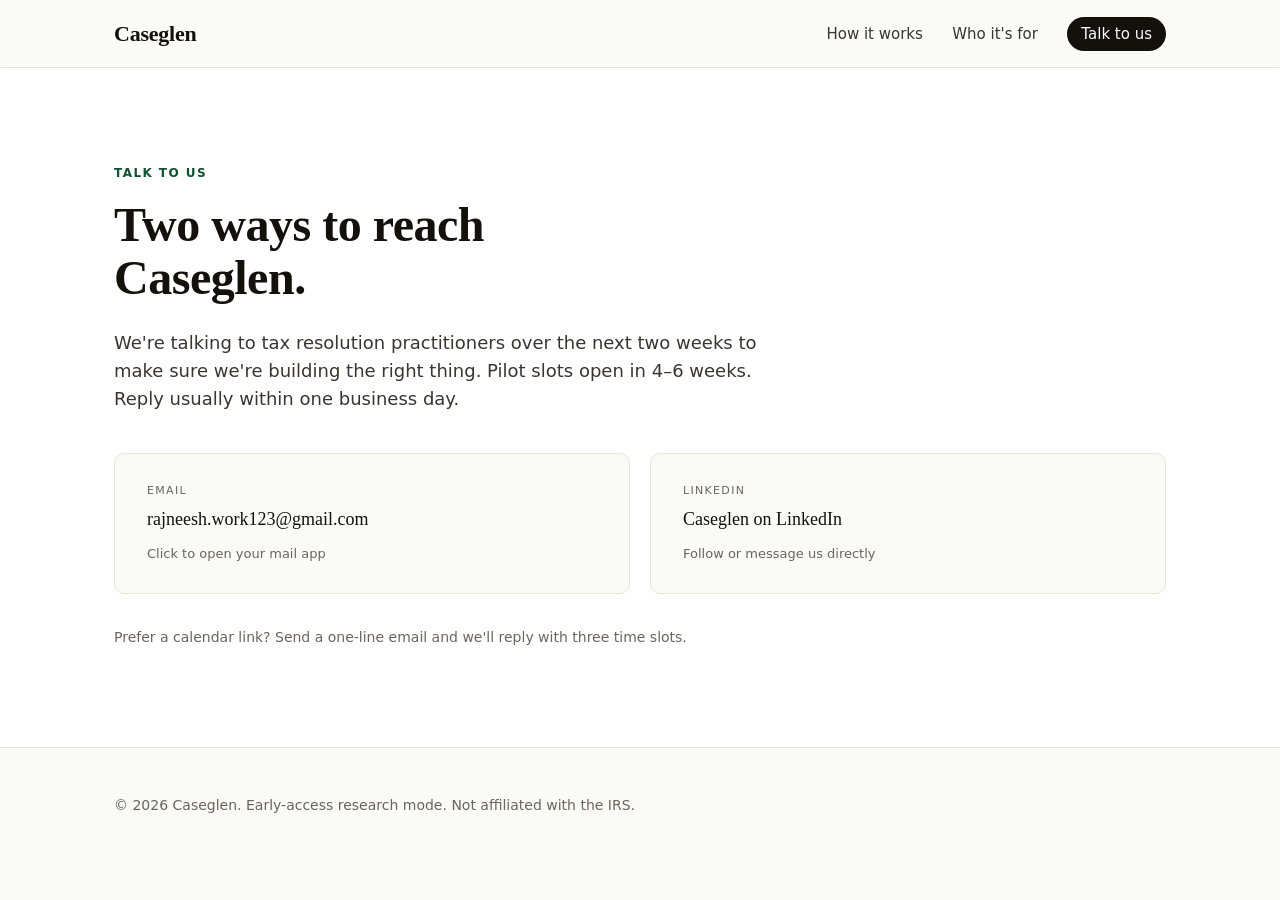
==== contact.html @ 3f89bc8d "first commit" ====
<!DOCTYPE html>
<html lang="en">
<head>
<meta charset="UTF-8" />
<meta name="viewport" content="width=device-width, initial-scale=1.0" />
<title>Contact — Caseglen</title>
<meta name="description" content="Get in touch with Caseglen. Email or LinkedIn — we reply within one business day." />
<link rel="stylesheet" href="styles.css" />
<link rel="icon" href="data:image/svg+xml,%3Csvg xmlns='http://www.w3.org/2000/svg' viewBox='0 0 32 32'%3E%3Crect width='32' height='32' rx='6' fill='%230f5132'/%3E%3Ctext x='16' y='22' font-family='Georgia,serif' font-size='18' fill='%23fafaf7' text-anchor='middle' font-weight='600'%3EC%3C/text%3E%3C/svg%3E">
</head>
<body>

<header class="nav">
  <div class="container nav-inner">
    <a href="index.html" class="brand">Caseglen</a>
    <nav>
      <a href="index.html#how">How it works</a>
      <a href="index.html#who">Who it's for</a>
      <a href="contact.html" class="nav-cta">Talk to us</a>
    </nav>
  </div>
</header>

<section class="contact-page">
  <div class="container">
    <p class="eyebrow">Talk to us</p>
    <h1>Two ways to reach Caseglen.</h1>
    <p class="contact-lede">
      We're talking to tax resolution practitioners over the next two weeks
      to make sure we're building the right thing. Pilot slots open in 4–6 weeks.
      Reply usually within one business day.
    </p>

    <div class="contact-methods contact-methods-large">
      <a class="contact-card" href="mailto:rajneesh.work123@gmail.com?subject=Caseglen%20%E2%80%94%2015-min%20call">
        <span class="contact-label">Email</span>
        <span class="contact-value">rajneesh.work123@gmail.com</span>
        <span class="contact-hint">Click to open your mail app</span>
      </a>
      <a class="contact-card" href="https://www.linkedin.com/company/casebook-labs" target="_blank" rel="noopener">
        <span class="contact-label">LinkedIn</span>
        <span class="contact-value">Caseglen on LinkedIn</span>
        <span class="contact-hint">Follow or message us directly</span>
      </a>
    </div>

    <p class="contact-note">
      Prefer a calendar link? Send a one-line email and we'll reply with three time slots.
    </p>
  </div>
</section>

<footer class="footer">
  <div class="container">
    <p>© <span id="year"></span> Caseglen. Early-access research mode. Not affiliated with the IRS.</p>
  </div>
</footer>

<script>document.getElementById('year').textContent=new Date().getFullYear();</script>
</body>
</html>
---- styles.css ----
:root {
  --bg: #fafaf7;
  --surface: #ffffff;
  --ink: #14110d;
  --ink-2: #3a3530;
  --muted: #6b655d;
  --line: #e8e3d9;
  --accent: #0f5132;
  --accent-2: #b08d57;
  --accent-soft: #ecf3ee;
  --radius: 10px;
  --max: 1100px;
  --font-sans: ui-sans-serif, system-ui, -apple-system, "Segoe UI", Roboto, "Helvetica Neue", Arial, sans-serif;
  --font-serif: ui-serif, Georgia, "Iowan Old Style", "Apple Garamond", Baskerville, "Times New Roman", serif;
}

* { box-sizing: border-box; }

html, body {
  margin: 0;
  padding: 0;
  background: var(--bg);
  color: var(--ink);
  font-family: var(--font-sans);
  font-size: 17px;
  line-height: 1.6;
  -webkit-font-smoothing: antialiased;
}

a { color: var(--accent); text-decoration: none; }
a:hover { text-decoration: underline; }

.container { max-width: var(--max); margin: 0 auto; padding: 0 24px; }

/* Nav */
.nav {
  border-bottom: 1px solid var(--line);
  background: rgba(250, 250, 247, 0.85);
  backdrop-filter: saturate(140%) blur(8px);
  position: sticky;
  top: 0;
  z-index: 10;
}
.nav-inner {
  display: flex;
  align-items: center;
  justify-content: space-between;
  padding-top: 16px;
  padding-bottom: 16px;
}
.brand {
  font-family: var(--font-serif);
  font-size: 22px;
  font-weight: 600;
  color: var(--ink);
  letter-spacing: -0.01em;
}
.brand:hover { text-decoration: none; }
.nav nav a {
  margin-left: 24px;
  color: var(--ink-2);
  font-size: 15px;
}
.nav-cta {
  background: var(--ink);
  color: var(--bg) !important;
  padding: 8px 14px;
  border-radius: 999px;
  font-weight: 500;
}
.nav-cta:hover { background: var(--accent); text-decoration: none; }

/* Hero */
.hero {
  padding: 96px 0 72px;
  border-bottom: 1px solid var(--line);
}
.eyebrow {
  text-transform: uppercase;
  font-size: 12px;
  letter-spacing: 0.12em;
  color: var(--accent);
  font-weight: 600;
  margin: 0 0 16px;
}
.hero h1 {
  font-family: var(--font-serif);
  font-size: clamp(36px, 5.5vw, 60px);
  line-height: 1.08;
  letter-spacing: -0.015em;
  margin: 0 0 24px;
  max-width: 18ch;
  color: var(--ink);
}
.sub {
  font-size: 20px;
  line-height: 1.55;
  max-width: 60ch;
  color: var(--ink-2);
  margin: 0 0 32px;
}
.cta-row { display: flex; gap: 12px; flex-wrap: wrap; margin-bottom: 16px; }
.btn {
  display: inline-block;
  padding: 14px 22px;
  border-radius: 999px;
  font-weight: 500;
  font-size: 16px;
  border: 1px solid transparent;
  transition: transform 0.05s ease;
}
.btn:hover { text-decoration: none; transform: translateY(-1px); }
.btn-primary { background: var(--ink); color: var(--bg); }
.btn-primary:hover { background: var(--accent); }
.btn-ghost { border-color: var(--line); color: var(--ink); background: var(--surface); }
.btn-ghost:hover { border-color: var(--ink); }
.micro { font-size: 13px; color: var(--muted); margin-top: 8px; }

/* Generic sections */
section { padding: 80px 0; border-bottom: 1px solid var(--line); }
section h2 {
  font-family: var(--font-serif);
  font-size: clamp(28px, 3.5vw, 36px);
  line-height: 1.15;
  letter-spacing: -0.01em;
  margin: 0 0 28px;
  color: var(--ink);
}

/* Problem */
.problem { background: var(--surface); }
.problem-list {
  list-style: none;
  padding: 0;
  margin: 0 0 28px;
  max-width: 60ch;
  font-size: 18px;
  color: var(--ink-2);
}
.problem-list li {
  padding: 12px 0;
  border-bottom: 1px dashed var(--line);
}
.problem-list li:last-child { border-bottom: 0; }
.problem-list strong { color: var(--ink); }
.problem-note {
  background: var(--accent-soft);
  padding: 20px 24px;
  border-radius: var(--radius);
  border-left: 3px solid var(--accent);
  max-width: 60ch;
  color: var(--ink-2);
  font-size: 17px;
  margin: 0;
}

/* How it works */
.steps {
  display: grid;
  grid-template-columns: repeat(3, 1fr);
  gap: 24px;
}
.step {
  background: var(--surface);
  border: 1px solid var(--line);
  border-radius: var(--radius);
  padding: 28px;
}
.step-num {
  display: inline-flex;
  align-items: center;
  justify-content: center;
  width: 32px;
  height: 32px;
  border-radius: 999px;
  background: var(--accent);
  color: #fff;
  font-weight: 600;
  font-size: 14px;
  margin-bottom: 14px;
}
.step h3 {
  font-family: var(--font-serif);
  font-size: 20px;
  margin: 0 0 8px;
}
.step p { margin: 0; color: var(--ink-2); font-size: 16px; }

/* Who */
.who { background: var(--surface); }
.who-lede {
  max-width: 60ch;
  font-size: 18px;
  color: var(--ink-2);
  margin: 0 0 28px;
}
.who-grid {
  display: grid;
  grid-template-columns: 1fr 1fr;
  gap: 40px;
}
.who-grid h3 {
  font-family: var(--font-serif);
  font-size: 22px;
  margin: 0 0 14px;
}
.check-list, .x-list { list-style: none; padding: 0; margin: 0; }
.check-list li, .x-list li {
  padding: 8px 0 8px 28px;
  position: relative;
  color: var(--ink-2);
  font-size: 16px;
}
.check-list li::before {
  content: "✓";
  color: var(--accent);
  font-weight: 600;
  position: absolute;
  left: 0;
}
.x-list li::before {
  content: "×";
  color: #b04545;
  font-weight: 700;
  position: absolute;
  left: 4px;
  font-size: 18px;
  line-height: 1;
  top: 9px;
}

/* Why now */
.why-now p {
  max-width: 65ch;
  font-size: 18px;
  color: var(--ink-2);
  margin: 0;
}
.why-now em { color: var(--ink); font-style: italic; }

/* Contact */
.contact { background: var(--surface); }
.contact > .container > p {
  max-width: 60ch;
  color: var(--ink-2);
  font-size: 17px;
  margin: 0 0 28px;
}

/* Dedicated contact page */
.contact-page {
  background: var(--surface);
  padding: 96px 0 80px;
  border-bottom: 1px solid var(--line);
  min-height: calc(100vh - 220px);
}
.contact-page h1 {
  font-family: var(--font-serif);
  font-size: clamp(32px, 4.5vw, 48px);
  line-height: 1.1;
  letter-spacing: -0.01em;
  margin: 0 0 24px;
  max-width: 18ch;
  color: var(--ink);
}
.contact-lede {
  font-size: 18px;
  line-height: 1.55;
  max-width: 60ch;
  color: var(--ink-2);
  margin: 0 0 40px;
}

.contact-methods {
  display: grid;
  grid-template-columns: 1fr 1fr;
  gap: 16px;
  margin-bottom: 20px;
}
.contact-methods-large {
  gap: 20px;
  margin-bottom: 32px;
}
.contact-methods-large .contact-card {
  padding: 28px 32px;
}
.contact-hint {
  display: block;
  font-size: 13px;
  color: var(--muted);
  margin-top: 10px;
}
.contact-card {
  display: block;
  border: 1px solid var(--line);
  border-radius: var(--radius);
  padding: 20px 24px;
  background: var(--bg);
  color: var(--ink);
  transition: border-color 0.1s ease, transform 0.05s ease;
}
.contact-card:hover {
  border-color: var(--ink);
  text-decoration: none;
  transform: translateY(-1px);
}
.contact-label {
  display: block;
  text-transform: uppercase;
  font-size: 11px;
  letter-spacing: 0.12em;
  color: var(--muted);
  margin-bottom: 6px;
}
.contact-value {
  display: block;
  font-family: var(--font-serif);
  font-size: 18px;
  color: var(--ink);
  word-break: break-word;
}
.contact-note { font-size: 14px; color: var(--muted); margin: 0; }

/* Footer */
.footer {
  padding: 32px 0;
  font-size: 14px;
  color: var(--muted);
  border-bottom: 0;
}

/* Responsive */
@media (max-width: 720px) {
  .hero { padding: 64px 0 48px; }
  section { padding: 56px 0; }
  .steps, .who-grid, .contact-methods { grid-template-columns: 1fr; }
  .nav nav a { margin-left: 14px; font-size: 14px; }
}
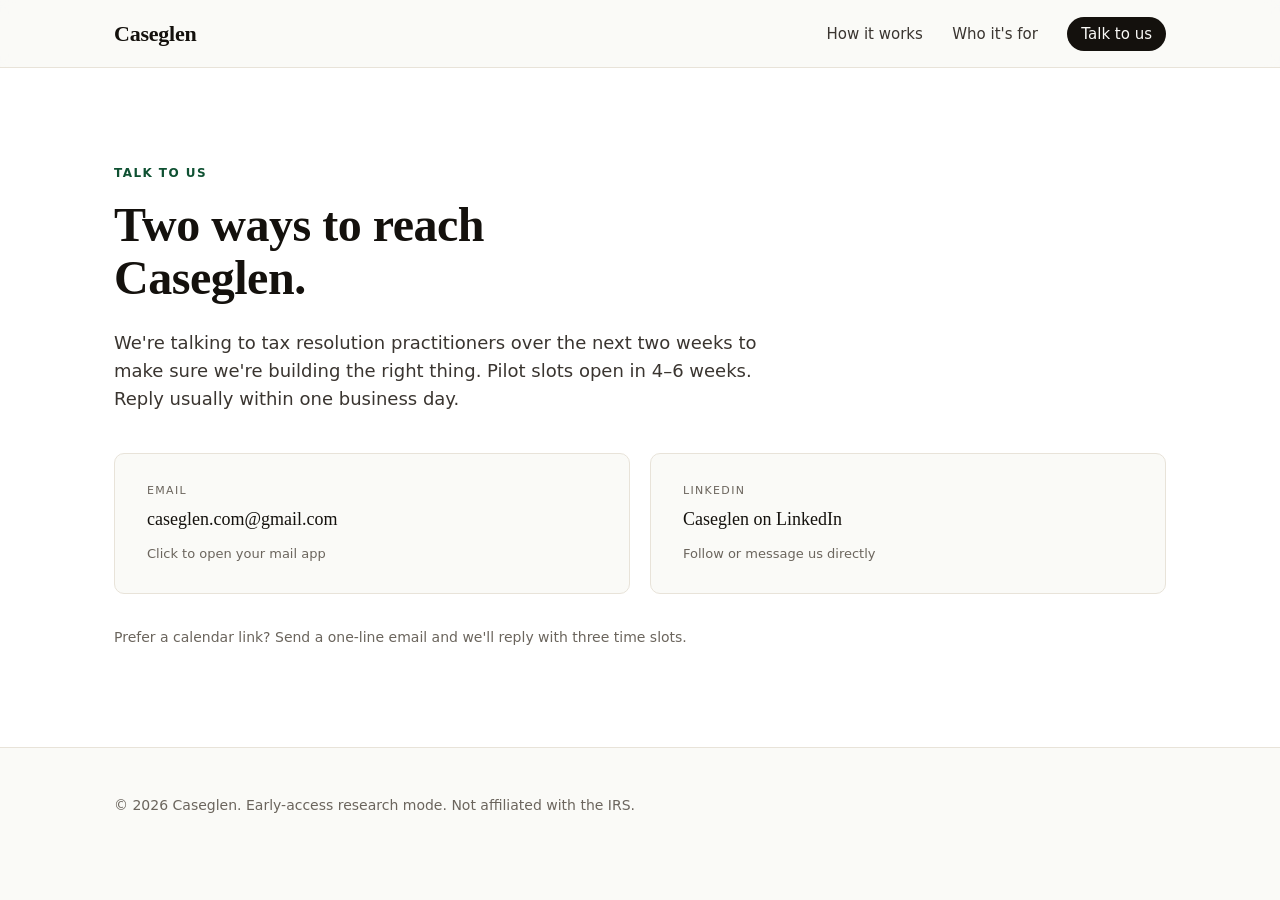
==== commit 7ed205fc: "Update contact.html contact change" ====
--- a/contact.html
+++ b/contact.html
@@ -32,9 +32,9 @@
     </p>
 
     <div class="contact-methods contact-methods-large">
-      <a class="contact-card" href="mailto:rajneesh.work123@gmail.com?subject=Caseglen%20%E2%80%94%2015-min%20call">
+      <a class="contact-card" href="mailto:caseglen.com@gmail.com?subject=Caseglen%20%E2%80%94%2015-min%20call">
         <span class="contact-label">Email</span>
-        <span class="contact-value">rajneesh.work123@gmail.com</span>
+        <span class="contact-value">caseglen.com@gmail.com</span>
         <span class="contact-hint">Click to open your mail app</span>
       </a>
       <a class="contact-card" href="https://www.linkedin.com/company/casebook-labs" target="_blank" rel="noopener">
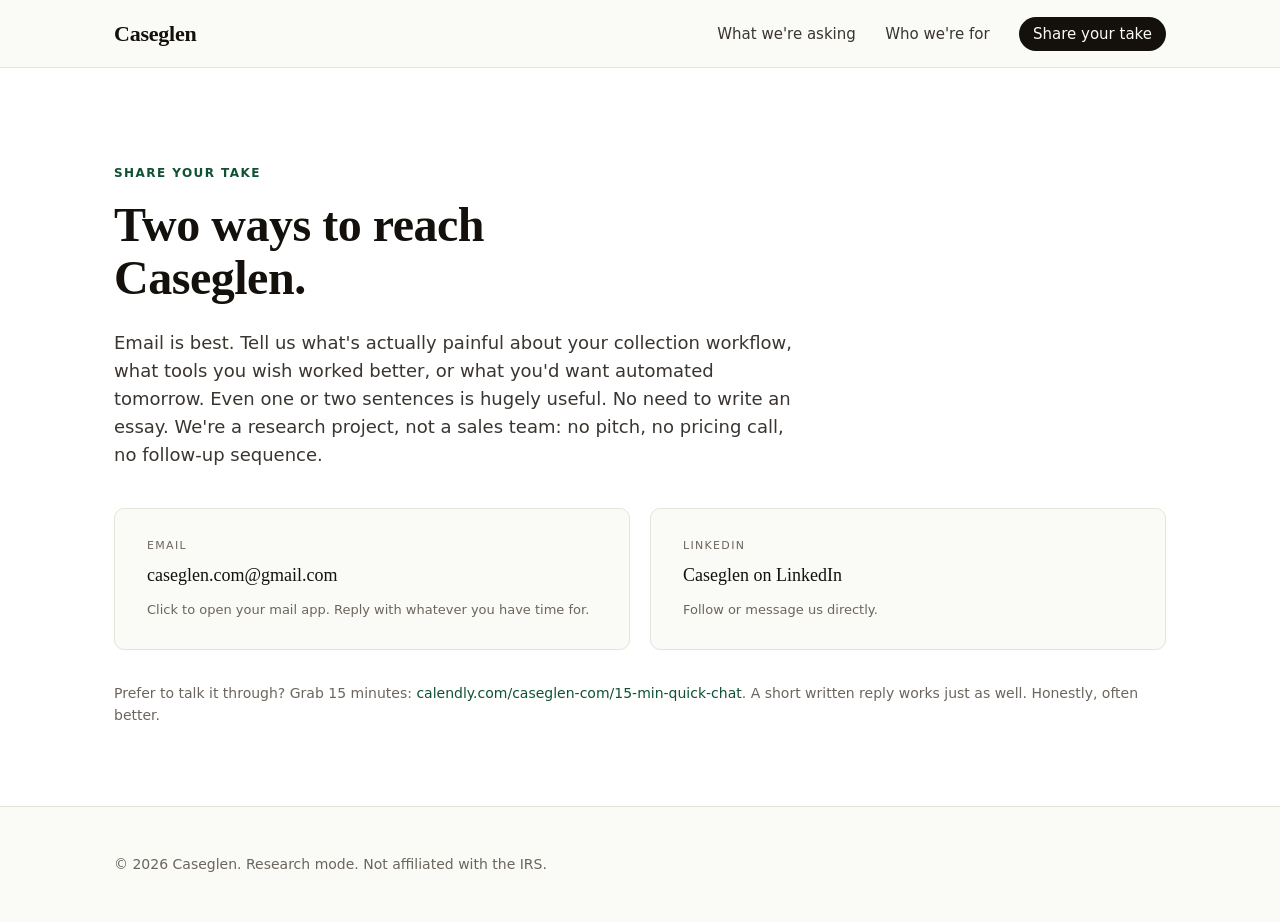
==== commit 54c0196b: "ui changes after flow modification" ====
--- a/contact.html
+++ b/contact.html
@@ -3,8 +3,8 @@
 <head>
 <meta charset="UTF-8" />
 <meta name="viewport" content="width=device-width, initial-scale=1.0" />
-<title>Contact — Caseglen</title>
-<meta name="description" content="Get in touch with Caseglen. Email or LinkedIn — we reply within one business day." />
+<title>Contact Caseglen</title>
+<meta name="description" content="Get in touch with Caseglen. Email is best. Even one sentence about your workflow is hugely useful." />
 <link rel="stylesheet" href="styles.css" />
 <link rel="icon" href="data:image/svg+xml,%3Csvg xmlns='http://www.w3.org/2000/svg' viewBox='0 0 32 32'%3E%3Crect width='32' height='32' rx='6' fill='%230f5132'/%3E%3Ctext x='16' y='22' font-family='Georgia,serif' font-size='18' fill='%23fafaf7' text-anchor='middle' font-weight='600'%3EC%3C/text%3E%3C/svg%3E">
 </head>
@@ -14,45 +14,49 @@
   <div class="container nav-inner">
     <a href="index.html" class="brand">Caseglen</a>
     <nav>
-      <a href="index.html#how">How it works</a>
-      <a href="index.html#who">Who it's for</a>
-      <a href="contact.html" class="nav-cta">Talk to us</a>
+      <a href="index.html#questions">What we're asking</a>
+      <a href="index.html#who">Who we're for</a>
+      <a href="contact.html" class="nav-cta">Share your take</a>
     </nav>
   </div>
 </header>
 
 <section class="contact-page">
   <div class="container">
-    <p class="eyebrow">Talk to us</p>
+    <p class="eyebrow">Share your take</p>
     <h1>Two ways to reach Caseglen.</h1>
     <p class="contact-lede">
-      We're talking to tax resolution practitioners over the next two weeks
-      to make sure we're building the right thing. Pilot slots open in 4–6 weeks.
-      Reply usually within one business day.
+      Email is best. Tell us what's actually painful about your collection
+      workflow, what tools you wish worked better, or what you'd want
+      automated tomorrow. Even one or two sentences is hugely useful. No need
+      to write an essay. We're a research project, not a sales team: no pitch,
+      no pricing call, no follow-up sequence.
     </p>
 
     <div class="contact-methods contact-methods-large">
-      <a class="contact-card" href="mailto:caseglen.com@gmail.com?subject=Caseglen%20%E2%80%94%2015-min%20call">
+      <a class="contact-card" href="mailto:caseglen.com@gmail.com?subject=Caseglen%20%E2%80%94%20workflow%20thoughts">
         <span class="contact-label">Email</span>
         <span class="contact-value">caseglen.com@gmail.com</span>
-        <span class="contact-hint">Click to open your mail app</span>
+        <span class="contact-hint">Click to open your mail app. Reply with whatever you have time for.</span>
       </a>
       <a class="contact-card" href="https://www.linkedin.com/company/casebook-labs" target="_blank" rel="noopener">
         <span class="contact-label">LinkedIn</span>
         <span class="contact-value">Caseglen on LinkedIn</span>
-        <span class="contact-hint">Follow or message us directly</span>
+        <span class="contact-hint">Follow or message us directly.</span>
       </a>
     </div>
 
     <p class="contact-note">
-      Prefer a calendar link? Send a one-line email and we'll reply with three time slots.
+      Prefer to talk it through? Grab 15 minutes:
+      <a href="https://calendly.com/caseglen-com/15-min-quick-chat" target="_blank" rel="noopener">calendly.com/caseglen-com/15-min-quick-chat</a>.
+      A short written reply works just as well. Honestly, often better.
     </p>
   </div>
 </section>
 
 <footer class="footer">
   <div class="container">
-    <p>© <span id="year"></span> Caseglen. Early-access research mode. Not affiliated with the IRS.</p>
+    <p>&copy; <span id="year"></span> Caseglen. Research mode. Not affiliated with the IRS.</p>
   </div>
 </footer>
 
